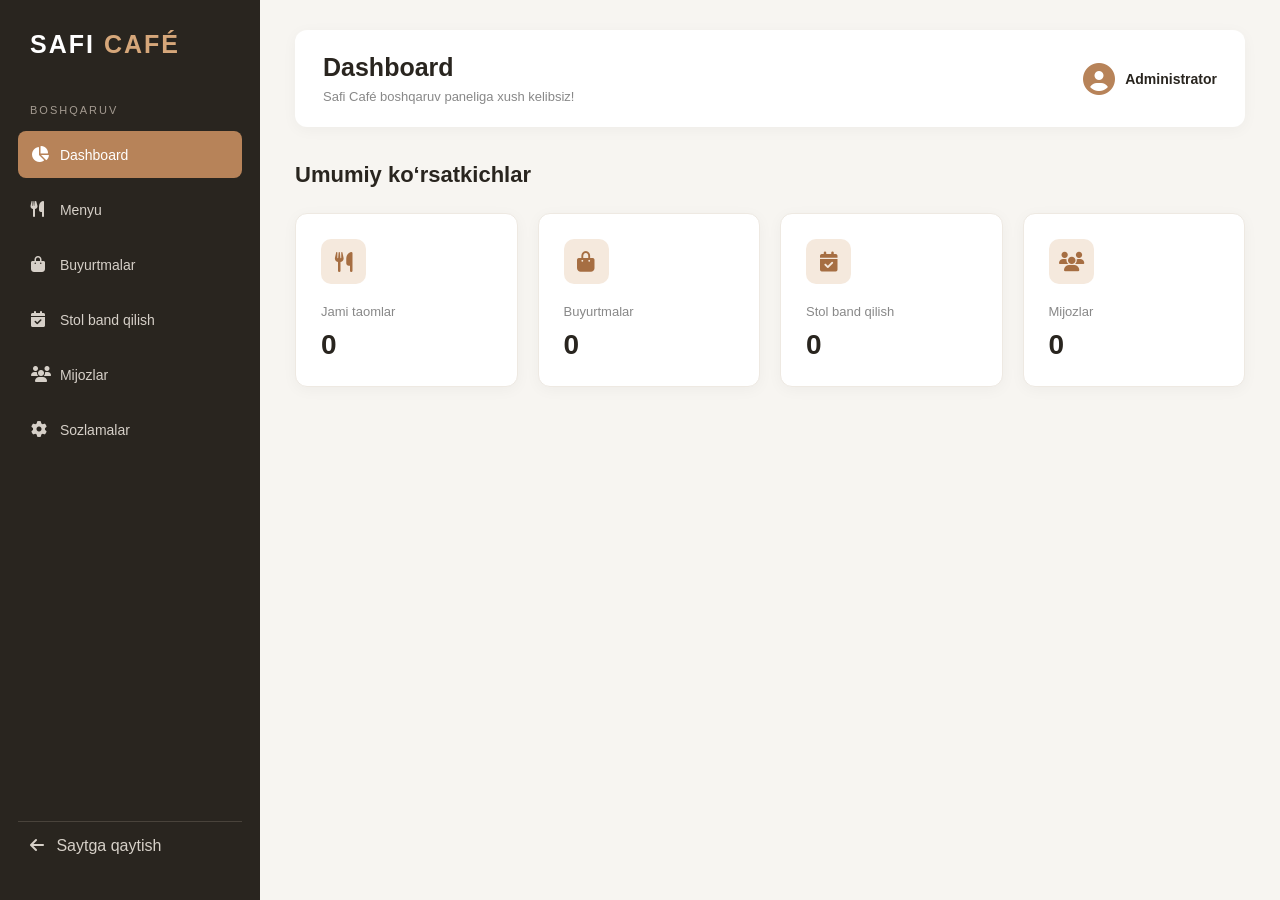
==== pages/admin.html @ fef28a92 "saficafe" ====
<!DOCTYPE html>
<html lang="uz">
<head>
<meta charset="UTF-8">
<meta name="viewport" content="width=device-width, initial-scale=1.0">
<title>Safi Café | Admin Panel</title>
<link rel="stylesheet" href="/css/admin.css">
<link rel="stylesheet" href="https://cdnjs.cloudflare.com/ajax/libs/font-awesome/6.5.2/css/all.min.css">
</head>
<body>
<div class="admin-container">
    <aside class="sidebar">
        <h2 class="logo">SAFI <span>CAFÉ</span></h2>
        <p class="sidebar-title">BOSHQARUV</p>
        <nav>
            <button class="nav-btn active" data-page="dashboard"><i class="fa-solid fa-chart-pie"></i> Dashboard</button>
            <button class="nav-btn" data-page="menu"><i class="fa-solid fa-utensils"></i> Menyu</button>
            <button class="nav-btn" data-page="orders"><i class="fa-solid fa-bag-shopping"></i> Buyurtmalar</button>
            <button class="nav-btn" data-page="reservations"><i class="fa-solid fa-calendar-check"></i> Stol band qilish</button>
            <button class="nav-btn" data-page="customers"><i class="fa-solid fa-users"></i> Mijozlar</button>
            <button class="nav-btn" data-page="settings"><i class="fa-solid fa-gear"></i> Sozlamalar</button>
        </nav>
        <a href="index.html" class="back-link"><i class="fa-solid fa-arrow-left"></i> Saytga qaytish</a>
    </aside>
    <main class="main-content">
        <header class="admin-header">
            <div>
                <h1>Dashboard</h1>
                <p>Safi Café boshqaruv paneliga xush kelibsiz!</p>
            </div>
            <div class="admin-user">
                <i class="fa-solid fa-circle-user"></i>
                <span>Administrator</span>
            </div>
        </header>
        <section class="page active" id="dashboard">
            <h2>Umumiy ko‘rsatkichlar</h2>
            <div class="stats">
                <div class="stat-card">
                    <i class="fa-solid fa-utensils"></i>
                    <p>Jami taomlar</p>
                    <h3 id="totalMenu">0</h3>
                </div>
                <div class="stat-card">
                    <i class="fa-solid fa-bag-shopping"></i>
                    <p>Buyurtmalar</p>
                    <h3 id="totalOrders">0</h3>
                </div>
                <div class="stat-card">
                    <i class="fa-solid fa-calendar-check"></i>
                    <p>Stol band qilish</p>
                    <h3 id="totalReservations">0</h3>
                </div>
                <div class="stat-card">
                    <i class="fa-solid fa-users"></i>
                    <p>Mijozlar</p>
                    <h3 id="totalCustomers">0</h3>
                </div>
            </div>
        </section>
        
<section class="page" id="menu">
    <h2>Menyu boshqaruvi</h2>
    <button class="add-btn" id="addProductBtn" type="button">
        <i class="fa-solid fa-plus"></i> Yangi taom qo‘shish
    </button>
    <form id="productForm" class="product-form" hidden>
        <h3 id="productFormTitle">Yangi taom qo‘shish</h3>
        <label>Taom nomi
            <input type="text" id="productName" placeholder="Masalan: Cheese Burger" required>
        </label>
        <label>Taom narxi (so‘m)
            <input type="number" id="productPrice" placeholder="50000" min="1" required>
        </label>
        <label>Taom kategoriyasi
            <select id="productCategory" required>
                <option value="">Kategoriyani tanlang</option>
                <option value="burger">Burgerlar</option>
                <option value="pizza">Pitsalar</option>
                <option value="salad">Salatlar</option>
                <option value="drink">Ichimliklar</option>
            </select>
        </label>
        <label>Taom rasmi
            <input type="file" id="productImage" accept="image/*" required>
        </label>
        <img id="productPreview" class="product-preview" alt="Taom rasmi" hidden>
        <div class="form-buttons">
            <button type="submit" class="add-btn">Saqlash</button>
            <button type="button" class="cancel-btn" id="cancelProductBtn">Bekor qilish</button>
        </div>
    </form>
    <div id="menuList"></div>
</section>

        <section class="page" id="orders">
            <h2>Buyurtmalar</h2>
            <div id="ordersList"></div>
        </section>
        <section class="page" id="reservations">
            <h2>Stol band qilish</h2>
            <div id="reservationsList"></div>
        </section>
        <section class="page" id="customers">
            <h2>Mijozlar</h2>
            <div id="customersList"></div>
        </section>
        <section class="page" id="settings">
            <h2>Sozlamalar</h2>
        </section>
    </main>
</div>
<script src="/js/admin.js"></script>
</body>
</html>
---- css/admin.css ----
*{
    margin:0;
    padding:0;
    box-sizing:border-box;
    font-family:Arial,sans-serif;
}
body{
    background:#f7f5f1;
    color:#29251f;
}
.admin-container{
    display:flex;
    min-height:100vh;
}
.sidebar{
    width:260px;
    min-height:100vh;
    background:#29251f;
    color:#fff;
    padding:30px 18px;
    display:flex;
    flex-direction:column;
    position:fixed;
    top:0;
    left:0;
    bottom:0;
}
.logo{
    font-size:25px;
    letter-spacing:2px;
    margin-bottom:45px;
    padding-left:12px;
}
.logo span{
    color:#d6a77a;
}
.sidebar-title{
    color:#a49b91;
    font-size:11px;
    letter-spacing:2px;
    margin:0 12px 15px;
}
.sidebar nav{
    display:flex;
    flex-direction:column;
    gap:8px;
}
.nav-btn{
    border:none;
    background:transparent;
    color:#d6d0c8;
    padding:15px 13px;
    text-align:left;
    font-size:14px;
    border-radius:8px;
    cursor:pointer;
    transition:.3s;
}
.nav-btn i{
    width:25px;
    font-size:16px;
}
.nav-btn:hover,.nav-btn.active{
    background:#b78359;
    color:#fff;
}
.back-link{
    margin-top:auto;
    text-decoration:none;
    color:#d6d0c8;
    padding:15px 12px;
    border-top:1px solid #49433b;
}
.back-link i{
    margin-right:8px;
}
.main-content{
    width:calc(100% - 260px);
    margin-left:260px;
    padding:30px 35px;
}
.admin-header{
    display:flex;
    justify-content:space-between;
    align-items:center;
    background:#fff;
    padding:23px 28px;
    border-radius:12px;
    margin-bottom:35px;
    box-shadow:0 3px 15px rgba(0,0,0,.04);
}
.admin-header h1{
    font-size:25px;
    margin-bottom:7px;
}
.admin-header p{
    color:#888;
    font-size:13px;
}
.admin-user{
    display:flex;
    align-items:center;
    gap:10px;
    font-size:14px;
    font-weight:600;
}
.admin-user i{
    font-size:32px;
    color:#b78359;
}
.page{
    display:none;
}
.page.active{
    display:block;
}
.page h2{
    font-size:22px;
    margin-bottom:25px;
}
.stats{
    display:grid;
    grid-template-columns:repeat(4,1fr);
    gap:20px;
}
.stat-card{
    background:#fff;
    padding:25px;
    border-radius:12px;
    box-shadow:0 3px 15px rgba(0,0,0,.04);
    border:1px solid #eee9e2;
}
.stat-card i{
    width:45px;
    height:45px;
    display:flex;
    justify-content:center;
    align-items:center;
    background:#f5e9dd;
    color:#a66e42;
    border-radius:10px;
    font-size:20px;
    margin-bottom:20px;
}
.stat-card p{
    color:#888;
    font-size:13px;
    margin-bottom:10px;
}
.stat-card h3{
    font-size:28px;
}
.add-btn{
    background:#a66e42;
    color:#fff;
    border:none;
    padding:13px 20px;
    border-radius:7px;
    font-size:14px;
    cursor:pointer;
    margin-bottom:25px;
    transition:.3s;
}
.add-btn:hover{
    background:#80502f;
}
.add-btn i{
    margin-right:7px;
}
.table-wrap{
    width:100%;
    overflow-x:auto;
    background:#fff;
    border-radius:12px;
    border:1px solid #eee9e2;
}
table{
    width:100%;
    border-collapse:collapse;
    min-width:600px;
}
th,td{
    padding:17px 20px;
    text-align:left;
    border-bottom:1px solid #eee9e2;
    font-size:14px;
}
th{
    background:#f4eee7;
    color:#665442;
    font-weight:600;
}
td{
    color:#555;
}
.table-action{
    border:none;
    background:#f2e8df;
    color:#80502f;
    padding:8px 11px;
    border-radius:5px;
    cursor:pointer;
    margin:2px;
}
.table-action.delete{
    background:#fbe8e6;
    color:#c0392b;
}
.empty-state{
    background:#fff;
    padding:35px;
    border-radius:12px;
    color:#888;
    text-align:center;
    border:1px solid #eee9e2;
}
@media(max-width:1000px){
    .stats{
        grid-template-columns:repeat(2,1fr);
    }
}
@media(max-width:650px){
    .sidebar{
        width:75px;
        padding:20px 8px;
    }
    .logo{
        font-size:13px;
        padding:0;
        text-align:center;
    }
    .logo span{
        display:block;
    }
    .sidebar-title,.nav-btn:not(.active) {
        font-size:0;
    }
    .nav-btn{
        text-align:center;
        padding:15px 5px;
        font-size:0;
    }
    .nav-btn i{
        font-size:19px;
        width:auto;
    }
    .nav-btn.active{
        font-size:0;
    }
    .back-link{
        font-size:0;
        text-align:center;
    }
    .back-link i{
        font-size:18px;
        margin:0;
    }
    .main-content{
        width:calc(100% - 75px);
        margin-left:75px;
        padding:15px;
    }
    .admin-header{
        padding:18px;
        gap:10px;
    }
    .admin-header h1{
        font-size:19px;
    }
    .admin-user span{
        display:none;
    }
    .stats{
        grid-template-columns:1fr;
        gap:12px;
    }
}

.status-select{
    padding:8px;
    border:1px solid #e5d8ca;
    border-radius:6px;
    background:#fff;
    color:#80502f;
    cursor:pointer;
    font-size:13px;
}
.status-select:focus{
    outline:1px solid #b78359;
}


/* TAOM QO'SHISH FORMASI */
.product-form{
    background:#fff;
    padding:25px;
    border:1px solid #eee9e2;
    border-radius:12px;
    margin-bottom:25px;
    display:grid;
    gap:16px;
    max-width:650px;
}
.product-form[hidden]{
    display:none;
}
.product-form h3{
    font-size:20px;
    margin-bottom:5px;
}
.product-form label{
    display:flex;
    flex-direction:column;
    gap:8px;
    font-size:14px;
    font-weight:600;
    color:#665442;
}
.product-form input,.product-form select{
    width:100%;
    padding:13px;
    border:1px solid #ddd4ca;
    border-radius:7px;
    outline:none;
    background:#fff;
    font-size:14px;
}
.product-form input:focus,.product-form select:focus{
    border-color:#b78359;
}
.product-preview{
    width:150px;
    height:120px;
    object-fit:cover;
    border-radius:8px;
}
.form-buttons{
    display:flex;
    gap:10px;
    flex-wrap:wrap;
}
.form-buttons .add-btn{
    margin:0;
}
.cancel-btn{
    border:none;
    background:#eee9e2;
    color:#55483b;
    padding:13px 20px;
    border-radius:7px;
    cursor:pointer;
}
.menu-thumb{
    width:65px;
    height:50px;
    object-fit:cover;
    border-radius:6px;
}
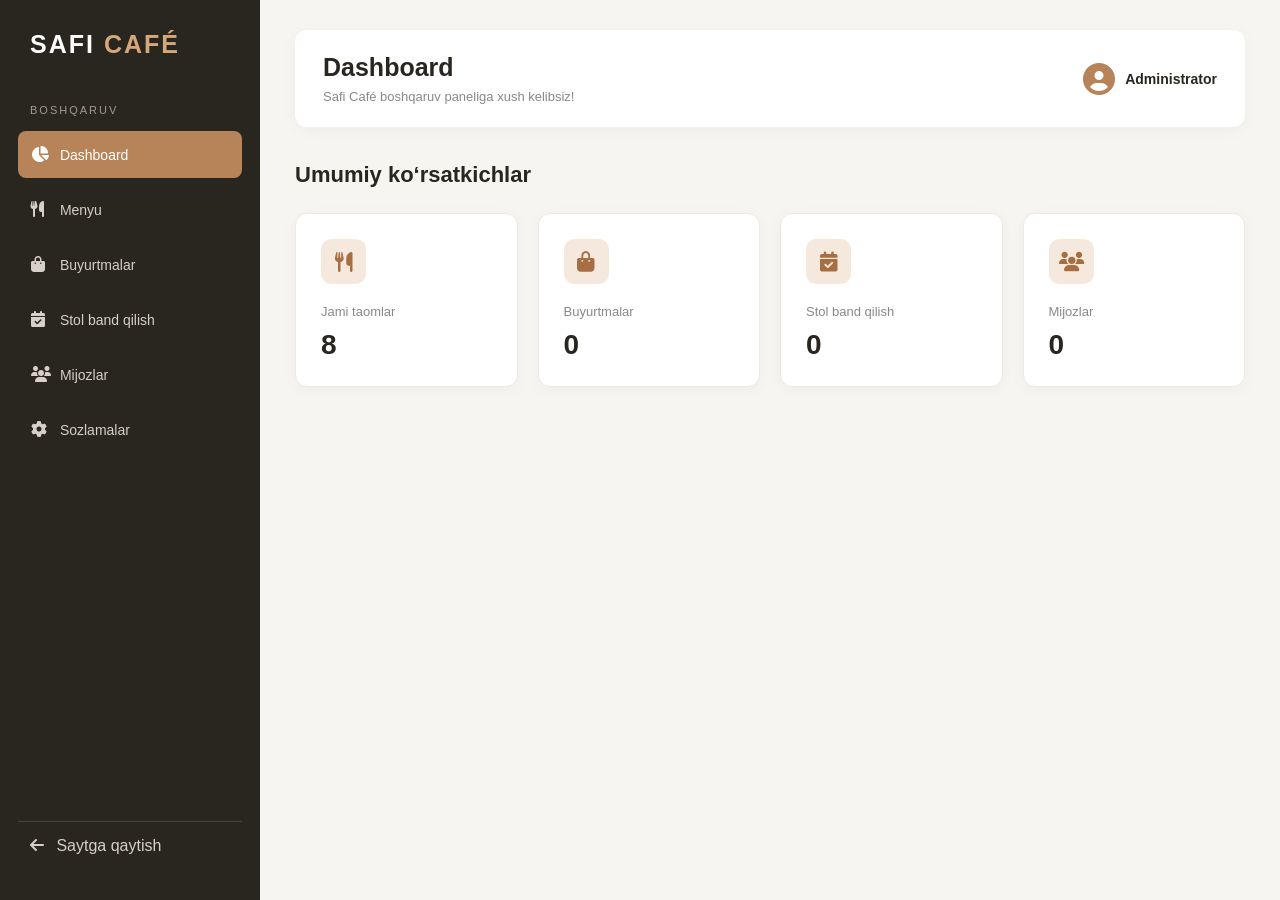
==== commit 80421c75: "yangi" ====
--- a/pages/admin.html
+++ b/pages/admin.html
@@ -111,6 +111,6 @@
         </section>
     </main>
 </div>
-<script src="/js/admin.js"></script>
-</body>
+<script src="../js/menu-data.js"></script>
+<script src="../js/admin.js"></script></body>
 </html>
